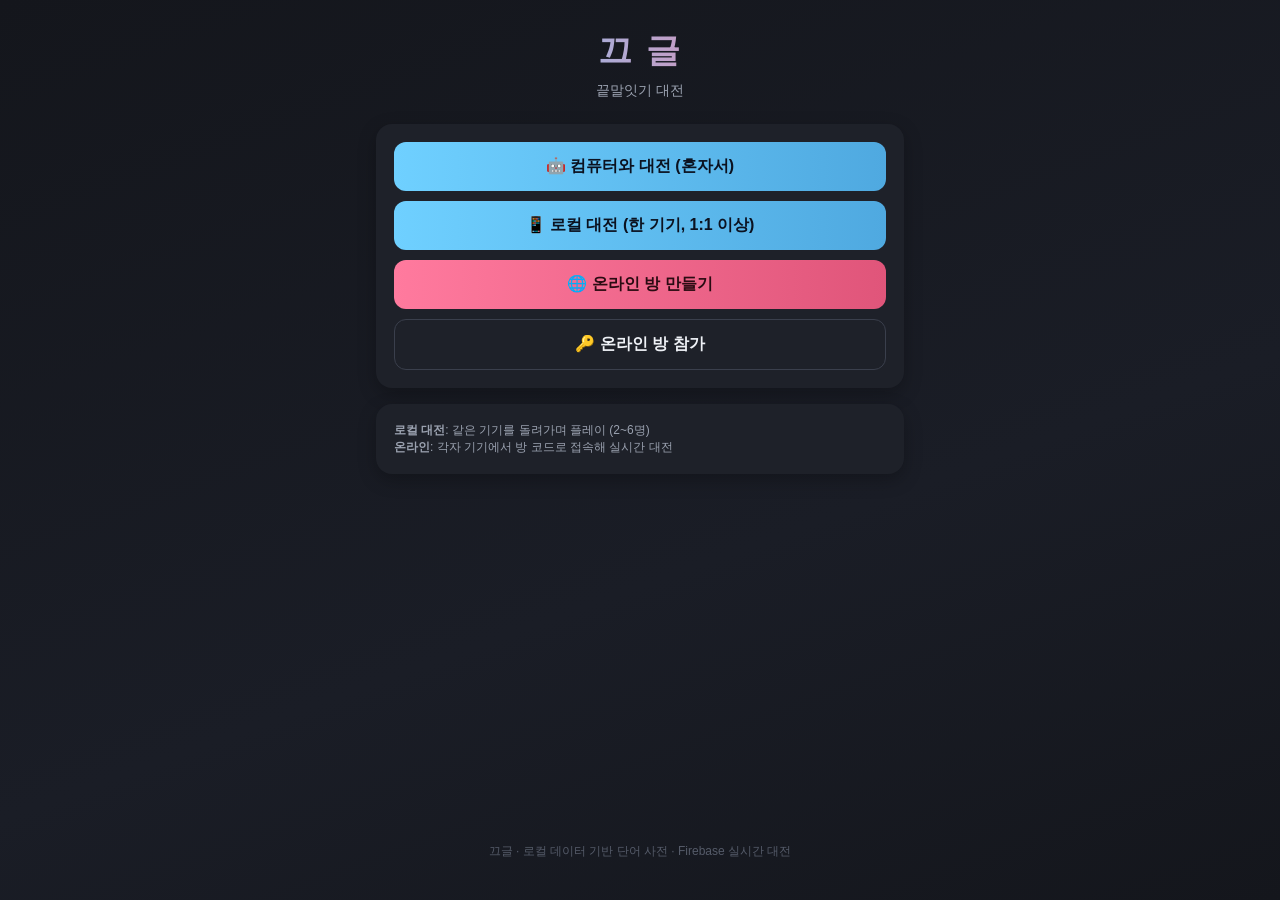
==== index.html @ af928532 "Add files via upload" ====
<!DOCTYPE html>
<html lang="ko">
<head>
<meta charset="UTF-8">
<meta name="viewport" content="width=device-width, initial-scale=1">
<title>끄글 - 끝말잇기</title>
<link rel="stylesheet" href="style.css">
</head>
<body>
<div id="app">

  <!-- 메인 메뉴 -->
  <section id="screen-menu" class="screen active">
    <h1 class="logo">끄 글</h1>
    <div class="subtitle">끝말잇기 대전</div>

    <div class="card" style="display:flex; flex-direction:column; gap:10px;">
      <button class="btn primary" data-go="cpu-setup">🤖 컴퓨터와 대전 (혼자서)</button>
      <button class="btn primary" data-go="local-setup">📱 로컬 대전 (한 기기, 1:1 이상)</button>
      <button class="btn accent2" data-go="online-create">🌐 온라인 방 만들기</button>
      <button class="btn ghost" data-go="online-join">🔑 온라인 방 참가</button>
    </div>
    <div class="card small">
      <b>로컬 대전</b>: 같은 기기를 돌려가며 플레이 (2~6명)<br>
      <b>온라인</b>: 각자 기기에서 방 코드로 접속해 실시간 대전
    </div>
  </section>

  <!-- 컴퓨터 대전 설정 -->
  <section id="screen-cpu-setup" class="screen">
    <h1 class="logo" style="font-size:24px;">컴퓨터 대전 설정</h1>
    <div class="card">
      <div class="field"><label>내 이름</label><input type="text" id="cpu-name" maxlength="10" value="나"></div>
      <label>컴퓨터 난이도</label>
      <select id="cpu-level"><option value="rand">쉬움 (무작위 단어)</option><option value="smart">어려움 (이기는 단어를 노림)</option></select>
    </div>
    <div class="card" id="cpu-settings"></div>
    <div class="btn-row">
      <button class="btn ghost" data-go="menu">뒤로</button>
      <button class="btn primary" id="cpu-start-btn">게임 시작</button>
    </div>
  </section>

  <!-- 로컬 설정 -->
  <section id="screen-local-setup" class="screen">
    <h1 class="logo" style="font-size:24px;">로컬 대전 설정</h1>
    <div class="card">
      <div class="field">
        <label>인원 수 (2~6명)</label>
        <input type="number" id="local-count" min="2" max="6" value="2">
      </div>
      <div id="local-name-fields"></div>
      <button class="btn ghost" id="local-name-refresh">인원 수 적용</button>
    </div>
    <div class="card" id="local-settings"></div>
    <div class="btn-row">
      <button class="btn ghost" data-go="menu">뒤로</button>
      <button class="btn primary" id="local-start-btn">게임 시작</button>
    </div>
  </section>

  <!-- 온라인 방 만들기 -->
  <section id="screen-online-create" class="screen">
    <h1 class="logo" style="font-size:24px;">방 만들기</h1>
    <div class="card">
      <label>닉네임</label>
      <input type="text" id="create-name" maxlength="10" placeholder="닉네임 입력">
      <div id="create-settings"></div>
      <button class="btn primary" id="create-room-btn">방 만들기</button>
      <div class="error-msg" id="create-error"></div>
    </div>
    <button class="btn ghost" data-go="menu">뒤로</button>
  </section>

  <!-- 온라인 방 참가 -->
  <section id="screen-online-join" class="screen">
    <h1 class="logo" style="font-size:24px;">방 참가</h1>
    <div class="card">
      <label>닉네임</label>
      <input type="text" id="join-name" maxlength="10" placeholder="닉네임 입력">
      <label>방 코드 (4자리)</label>
      <input type="text" id="join-code" maxlength="4" placeholder="예: 1234">
      <button class="btn primary" id="join-room-btn">참가하기</button>
      <div class="error-msg" id="join-error"></div>
    </div>
    <button class="btn ghost" data-go="menu">뒤로</button>
  </section>

  <!-- 온라인 대기실 -->
  <section id="screen-lobby" class="screen">
    <h1 class="logo" style="font-size:24px;">대기실</h1>
    <div class="card" style="text-align:center;">
      <div class="small">방 코드</div>
      <div class="room-code" id="lobby-code">----</div>
      <div class="small">친구에게 이 코드를 알려주세요</div>
    </div>
    <div class="card">
      <label>참가자 (<span id="lobby-count">0</span>명)</label>
      <ul class="player-list" id="lobby-players"></ul>
    </div>
    <button class="btn primary" id="lobby-start-btn" style="display:none;">게임 시작</button>
    <div class="center-msg" id="lobby-wait-msg">호스트가 게임을 시작할 때까지 기다려주세요...</div>
    <button class="btn ghost" id="lobby-leave-btn">나가기</button>
  </section>

  <!-- 게임 화면 -->
  <section id="screen-game" class="screen">
    <div class="card">
      <ul class="player-list" id="game-players"></ul>
    </div>

    <div class="syllable-box">
      <div class="req">이 글자로 시작하는 단어를 입력하세요</div>
      <div class="letter" id="game-syllable">-</div>
    </div>

    <div class="timer-wrap"><div class="timer-bar" id="timer-bar"></div></div>
    <div class="turn-status" id="turn-status">준비 중...</div>

    <div class="card">
      <div class="row-gap">
        <input type="text" id="word-input" placeholder="단어 입력" style="margin-bottom:0;">
        <button class="btn primary" id="submit-word-btn" style="width:auto; padding:12px 18px;">입력</button>
      </div>
      <div class="error-msg" id="word-error"></div>
      <div class="btn-row">
        <button class="btn ghost" id="finder-btn">🔍 단어 찾기</button>
        <button class="btn danger" id="giveup-btn">포기</button>
      </div>
    </div>

    <div class="card hidden" id="finder">
      <div class="row-gap">
        <input type="text" id="finder-q" placeholder="포함할 글자로 좁히기 (선택)" style="margin-bottom:0;">
        <button class="btn ghost" id="finder-reroll" style="width:auto; padding:12px 14px;">🔄</button>
      </div>
      <div class="small" id="finder-count" style="margin:8px 0;"></div>
      <div class="chips" id="finder-list"></div>
    </div>

    <div class="card">
      <label>기록</label>
      <div class="history" id="game-history"></div>
    </div>
  </section>

  <!-- 결과 화면 -->
  <section id="screen-result" class="screen">
    <h1 class="logo" style="font-size:24px;">게임 종료</h1>
    <div class="card">
      <div class="small" style="text-align:center;">승자</div>
      <div class="winner-name" id="result-winner">-</div>
    </div>
    <div class="card">
      <label>전체 기록</label>
      <div class="history" id="result-history" style="max-height:260px; flex-direction:column;"></div>
    </div>
    <button class="btn primary" data-go="menu">메인으로</button>
  </section>

  <div class="footer-note">끄글 · 로컬 데이터 기반 단어 사전 · Firebase 실시간 대전</div>
</div>

<div id="site-overlay" class="hidden"><div><div style="font-size:48px;">🔒</div><div id="site-overlay-msg"></div></div></div>
<script src="words.js"></script>
<script src="game.js"></script>
<script src="firebase.js"></script>
<script src="app.js"></script>
</body>
</html>
---- style.css ----
:root {
  --bg: #14161c;
  --panel: #1e2129;
  --panel2: #262a35;
  --accent: #6fd0ff;
  --accent2: #ff7a9e;
  --text: #eef1f6;
  --muted: #9aa1af;
  --good: #57d68d;
  --bad: #ff6b6b;
  font-family: -apple-system, "Malgun Gothic", "Apple SD Gothic Neo", sans-serif;
}
* { box-sizing: border-box; }
html, body {
  margin: 0; padding: 0; min-height: 100%;
  background: linear-gradient(160deg, #14161c, #1a1d26 60%, #14161c);
  color: var(--text);
}
#app {
  max-width: 560px;
  margin: 0 auto;
  min-height: 100vh;
  padding: 20px 16px 40px;
  display: flex;
  flex-direction: column;
}
.screen { display: none; flex-direction: column; gap: 16px; flex: 1; }
.screen.active { display: flex; }

h1.logo { text-align: center; font-size: 34px; margin: 8px 0 0; letter-spacing: 2px;
  background: linear-gradient(90deg, var(--accent), var(--accent2));
  -webkit-background-clip: text; background-clip: text; color: transparent; }
.subtitle { text-align: center; color: var(--muted); margin-top: -8px; margin-bottom: 8px; font-size: 14px; }

.card { background: var(--panel); border-radius: 16px; padding: 18px; box-shadow: 0 6px 18px rgba(0,0,0,.25); }

.btn {
  display: block; width: 100%; padding: 14px 16px; border-radius: 12px;
  border: none; font-size: 16px; font-weight: 600; cursor: pointer;
  background: var(--panel2); color: var(--text); transition: transform .08s ease, background .15s;
}
.btn:active { transform: scale(.98); }
.btn.primary { background: linear-gradient(90deg, var(--accent), #4fa9e0); color: #0b1220; }
.btn.accent2 { background: linear-gradient(90deg, var(--accent2), #e0557a); color: #250; color:#2a0b12; }
.btn.ghost { background: transparent; border: 1px solid #3a3f4c; }
.btn.danger { background: var(--bad); color: #2a0000; }
.btn:disabled { opacity: .4; cursor: not-allowed; }
.btn-row { display: flex; gap: 10px; }
.btn-row .btn { flex: 1; }

label { font-size: 13px; color: var(--muted); display: block; margin-bottom: 6px; }
input[type=text], input[type=number] {
  width: 100%; padding: 12px 14px; border-radius: 10px; border: 1px solid #333846;
  background: #11131a; color: var(--text); font-size: 16px; margin-bottom: 14px;
}
input:focus { outline: 2px solid var(--accent); }

.field { margin-bottom: 4px; }

.player-list { list-style: none; padding: 0; margin: 0; display: flex; flex-direction: column; gap: 8px; }
.player-list li {
  padding: 10px 14px; border-radius: 10px; background: var(--panel2);
  display: flex; justify-content: space-between; align-items: center; font-size: 15px;
}
.player-list li.turn { outline: 2px solid var(--accent); background: #223244; }
.player-list li.dead { opacity: .4; text-decoration: line-through; }
.tag { font-size: 11px; color: var(--muted); }

.room-code { font-size: 40px; font-weight: 800; text-align: center; letter-spacing: 8px; color: var(--accent); margin: 6px 0; }

.syllable-box { text-align: center; margin: 6px 0 0; }
.syllable-box .req { font-size: 15px; color: var(--muted); }
.syllable-box .letter {
  font-size: 64px; font-weight: 800; color: var(--accent);
  text-shadow: 0 0 24px rgba(111,208,255,.35);
}

.timer-wrap { height: 10px; border-radius: 6px; background: #10131a; overflow: hidden; }
.timer-bar { height: 100%; background: linear-gradient(90deg, var(--good), var(--accent)); width: 100%; transition: width .2s linear, background .3s; }
.timer-bar.warn { background: linear-gradient(90deg, #ffcf5c, var(--bad)); }

.turn-status { text-align: center; font-size: 15px; color: var(--muted); }
.turn-status.mine { color: var(--good); font-weight: 700; }

.history { max-height: 180px; overflow-y: auto; display: flex; flex-direction: column-reverse; gap: 6px; padding: 4px; }
.history .entry { font-size: 14px; padding: 6px 10px; border-radius: 8px; background: #171a22; display: flex; justify-content: space-between; }
.history .entry .who { color: var(--muted); font-size: 12px; }

.error-msg { color: var(--bad); font-size: 13px; min-height: 18px; margin-top: -8px; margin-bottom: 6px; }

.center-msg { text-align: center; color: var(--muted); padding: 20px 0; }
.winner-name { text-align: center; font-size: 30px; font-weight: 800; color: var(--good); margin: 10px 0; }

.footer-note { text-align: center; font-size: 12px; color: #555b69; margin-top: auto; padding-top: 20px; }
.hidden { display: none !important; }
.row-gap { display: flex; gap: 8px; align-items: center; }
.small { font-size: 12px; color: var(--muted); }

select { width: 100%; padding: 11px 12px; border-radius: 10px; border: 1px solid #333846;
  background: #11131a; color: var(--text); font-size: 15px; margin-bottom: 12px; }
.set-title { font-weight: 700; margin: 0 0 12px; font-size: 15px; }
.chk { display: flex; align-items: center; gap: 8px; font-size: 14px; color: var(--text); margin-bottom: 12px; }
.chk input { width: 18px; height: 18px; }
.chips { display: flex; flex-wrap: wrap; gap: 6px; }
.chip { padding: 6px 12px; border-radius: 999px; background: var(--panel2); border: 1px solid #3a3f4c;
  color: var(--text); font-size: 14px; cursor: pointer; }
.chip:hover { border-color: var(--accent); }

#site-overlay { position: fixed; inset: 0; z-index: 9999; background: rgba(10,12,18,.97);
  display: flex; align-items: center; justify-content: center; text-align: center; padding: 30px;
  font-size: 18px; line-height: 1.6; }
#site-overlay.hidden { display: none; }
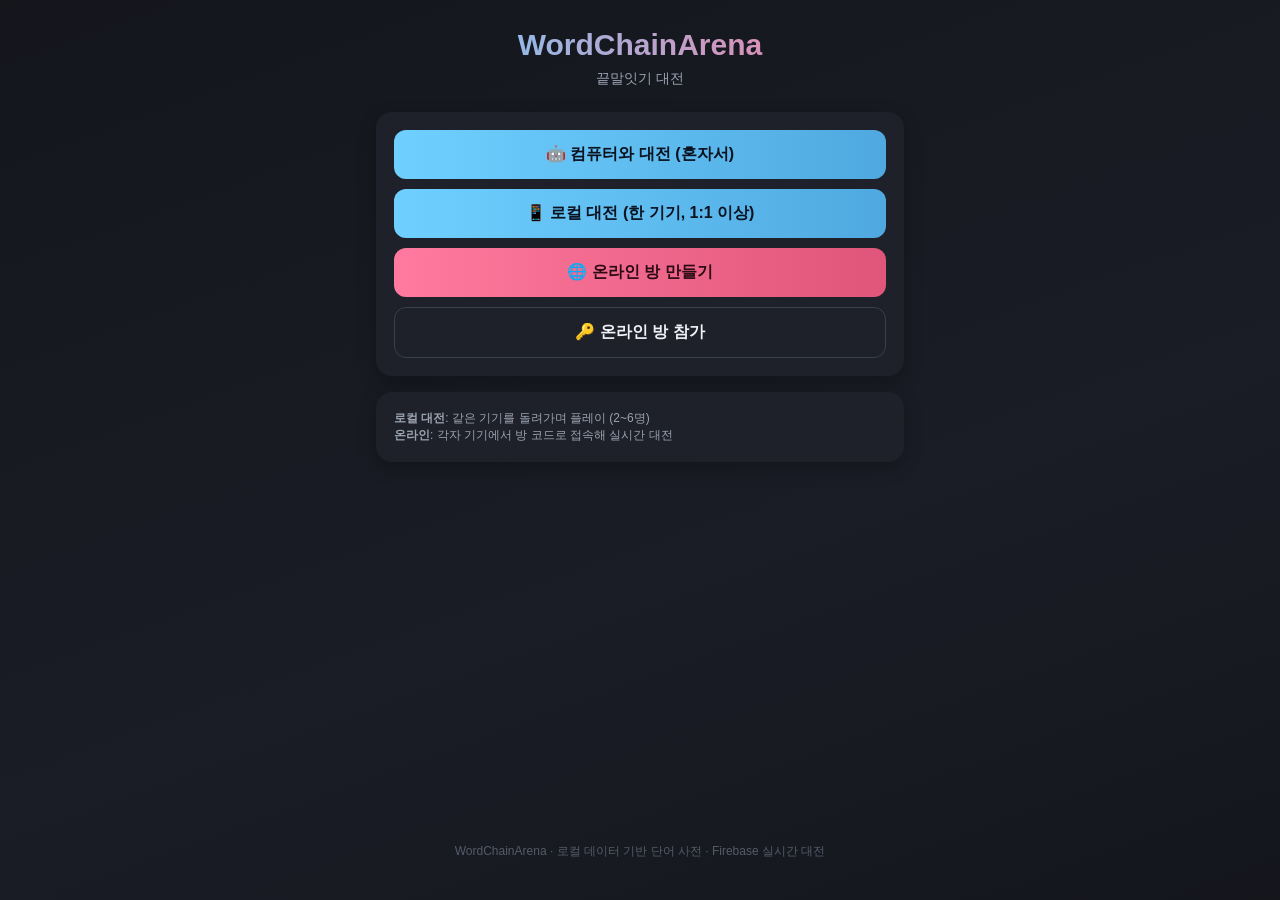
==== commit 61eab0eb: "Add files via upload" ====
--- a/index.html
+++ b/index.html
@@ -3,7 +3,7 @@
 <head>
 <meta charset="UTF-8">
 <meta name="viewport" content="width=device-width, initial-scale=1">
-<title>끄글 - 끝말잇기</title>
+<title>WordChainArena - 끝말잇기</title>
 <link rel="stylesheet" href="style.css">
 </head>
 <body>
@@ -11,7 +11,7 @@
 
   <!-- 메인 메뉴 -->
   <section id="screen-menu" class="screen active">
-    <h1 class="logo">끄 글</h1>
+    <h1 class="logo">WordChainArena</h1>
     <div class="subtitle">끝말잇기 대전</div>
 
     <div class="card" style="display:flex; flex-direction:column; gap:10px;">
@@ -112,6 +112,7 @@
     <div class="syllable-box">
       <div class="req">이 글자로 시작하는 단어를 입력하세요</div>
       <div class="letter" id="game-syllable">-</div>
+      <div class="lastword" id="game-lastword"></div>
     </div>
 
     <div class="timer-wrap"><div class="timer-bar" id="timer-bar"></div></div>
@@ -155,10 +156,12 @@
       <label>전체 기록</label>
       <div class="history" id="result-history" style="max-height:260px; flex-direction:column;"></div>
     </div>
+    <button class="btn accent2" id="replay-btn">🔄 다시 플레이</button>
+    <div class="center-msg" id="replay-note" style="padding:0;"></div>
     <button class="btn primary" data-go="menu">메인으로</button>
   </section>
 
-  <div class="footer-note">끄글 · 로컬 데이터 기반 단어 사전 · Firebase 실시간 대전</div>
+  <div class="footer-note">WordChainArena · 로컬 데이터 기반 단어 사전 · Firebase 실시간 대전</div>
 </div>
 
 <div id="site-overlay" class="hidden"><div><div style="font-size:48px;">🔒</div><div id="site-overlay-msg"></div></div></div>
--- a/style.css
+++ b/style.css
@@ -27,7 +27,7 @@
 .screen { display: none; flex-direction: column; gap: 16px; flex: 1; }
 .screen.active { display: flex; }
 
-h1.logo { text-align: center; font-size: 34px; margin: 8px 0 0; letter-spacing: 2px;
+h1.logo { text-align: center; font-size: 30px; margin: 8px 0 0; letter-spacing: 0;
   background: linear-gradient(90deg, var(--accent), var(--accent2));
   -webkit-background-clip: text; background-clip: text; color: transparent; }
 .subtitle { text-align: center; color: var(--muted); margin-top: -8px; margin-bottom: 8px; font-size: 14px; }
@@ -110,3 +110,6 @@
   display: flex; align-items: center; justify-content: center; text-align: center; padding: 30px;
   font-size: 18px; line-height: 1.6; }
 #site-overlay.hidden { display: none; }
+
+.lastword { margin-top: 6px; font-size: 16px; color: var(--muted); }
+.lastword b { color: var(--accent2); font-size: 20px; }
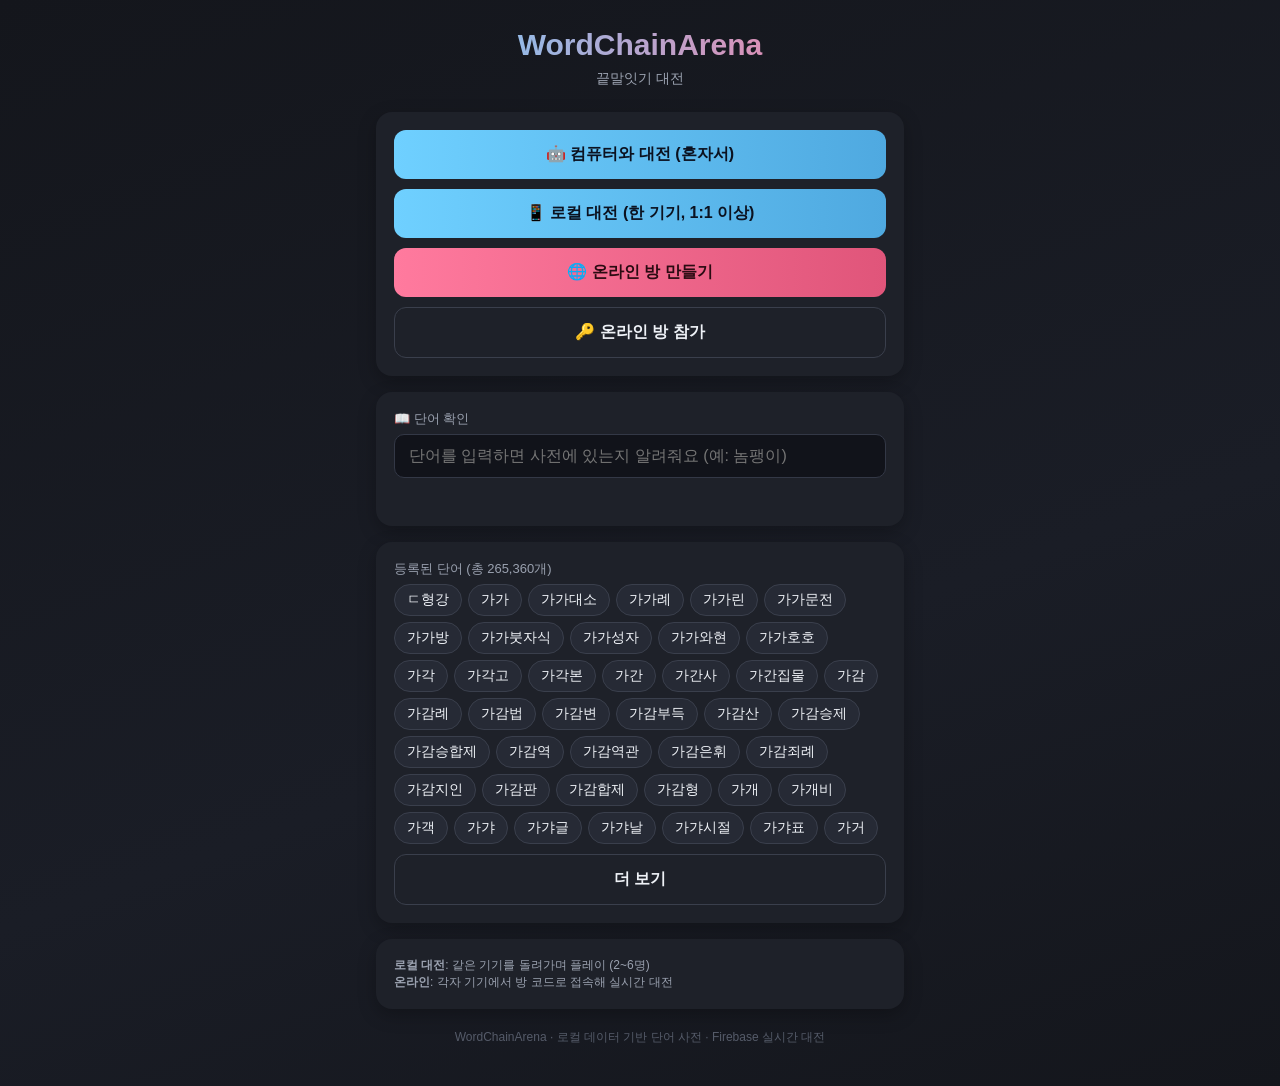
==== commit ce52b84e: "Add files via upload" ====
--- a/index.html
+++ b/index.html
@@ -19,6 +19,16 @@
       <button class="btn primary" data-go="local-setup">📱 로컬 대전 (한 기기, 1:1 이상)</button>
       <button class="btn accent2" data-go="online-create">🌐 온라인 방 만들기</button>
       <button class="btn ghost" data-go="online-join">🔑 온라인 방 참가</button>
+    </div>
+    <div class="card">
+      <label>📖 단어 확인</label>
+      <input type="text" id="dict-q" placeholder="단어를 입력하면 사전에 있는지 알려줘요 (예: 놈팽이)" style="margin-bottom:8px;">
+      <div id="dict-result" style="min-height:22px; font-weight:700;"></div>
+    </div>
+    <div class="card">
+      <label>등록된 단어 (총 <span id="dict-total">0</span>개)</label>
+      <div class="chips" id="dict-list" style="max-height:260px; overflow-y:auto; margin-bottom:10px;"></div>
+      <button class="btn ghost" id="dict-more">더 보기</button>
     </div>
     <div class="card small">
       <b>로컬 대전</b>: 같은 기기를 돌려가며 플레이 (2~6명)<br>
@@ -125,18 +135,8 @@
       </div>
       <div class="error-msg" id="word-error"></div>
       <div class="btn-row">
-        <button class="btn ghost" id="finder-btn">🔍 단어 찾기</button>
         <button class="btn danger" id="giveup-btn">포기</button>
       </div>
-    </div>
-
-    <div class="card hidden" id="finder">
-      <div class="row-gap">
-        <input type="text" id="finder-q" placeholder="포함할 글자로 좁히기 (선택)" style="margin-bottom:0;">
-        <button class="btn ghost" id="finder-reroll" style="width:auto; padding:12px 14px;">🔄</button>
-      </div>
-      <div class="small" id="finder-count" style="margin:8px 0;"></div>
-      <div class="chips" id="finder-list"></div>
     </div>
 
     <div class="card">
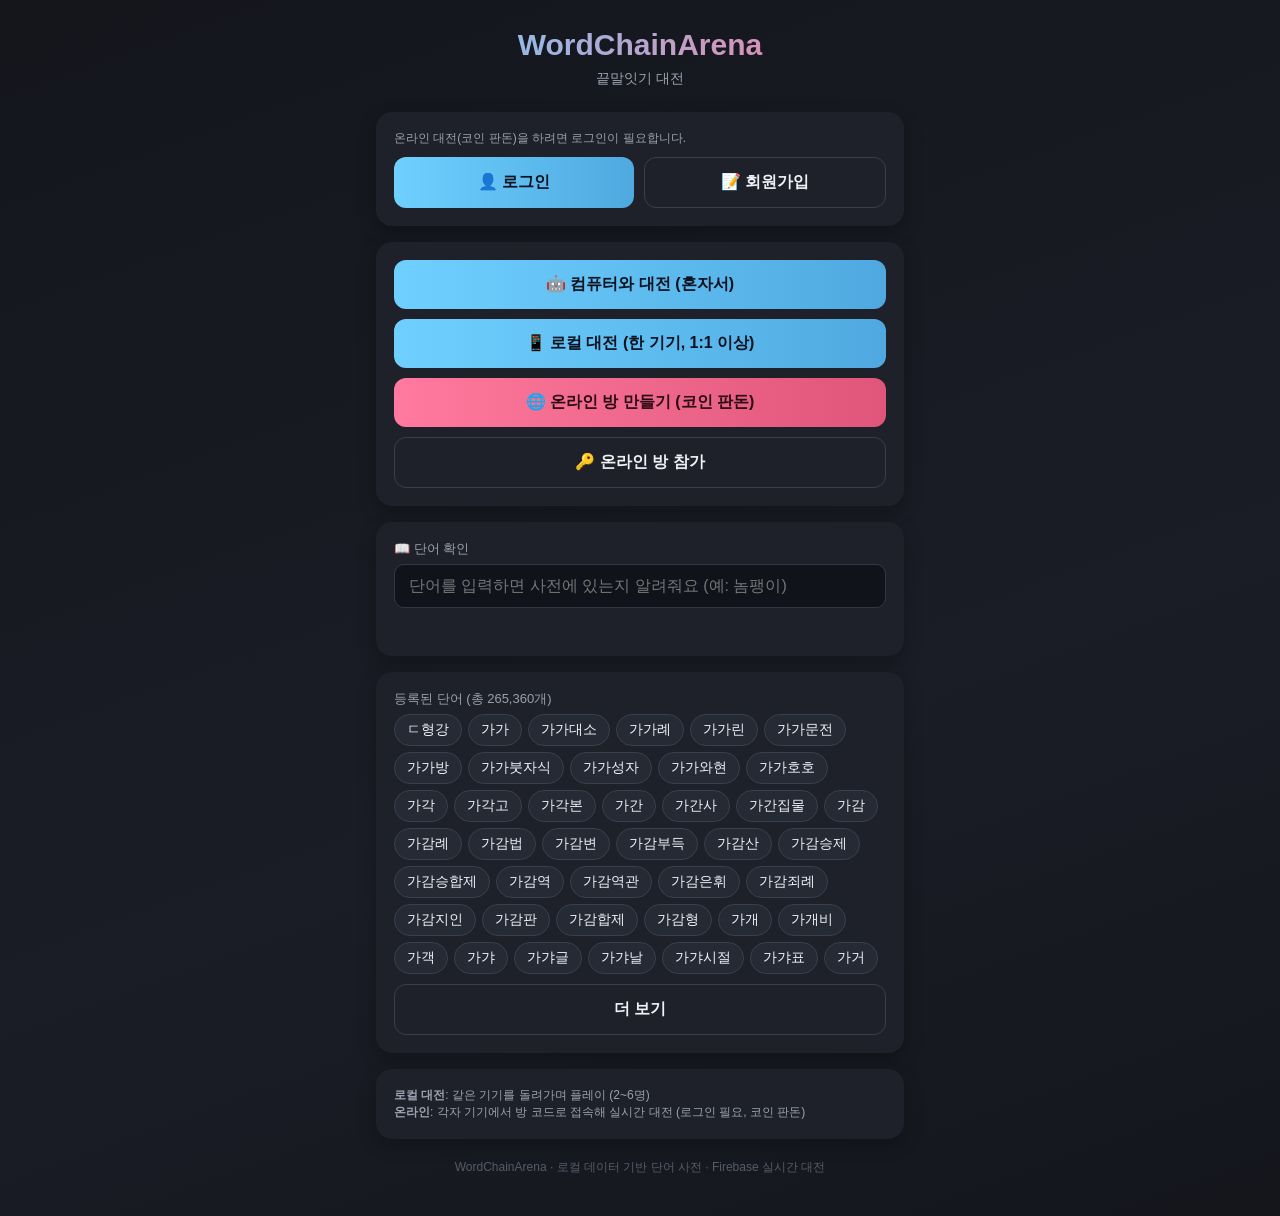
==== commit 198250e7: "Ranking system" ====
--- a/index.html
+++ b/index.html
@@ -14,11 +14,29 @@
     <h1 class="logo">WordChainArena</h1>
     <div class="subtitle">끝말잇기 대전</div>
 
+    <div class="card" id="account-box">
+      <div id="account-guest" style="display:flex; flex-direction:column; gap:10px;">
+        <div class="small">온라인 대전(코인 판돈)을 하려면 로그인이 필요합니다.</div>
+        <div class="btn-row">
+          <button class="btn primary" data-go="login">👤 로그인</button>
+          <button class="btn ghost" data-go="signup">📝 회원가입</button>
+        </div>
+      </div>
+      <div id="account-user" class="hidden" style="display:flex; align-items:center; gap:10px; flex-wrap:wrap;">
+        <div style="flex:1;">
+          <b id="account-name">-</b>
+          <div class="small">💰 보유 코인 <b id="account-coins">0</b></div>
+        </div>
+        <button class="btn ghost" data-go="ranking" style="width:auto; padding:8px 14px;">🏆 랭킹</button>
+        <button class="btn danger" id="logout-btn" style="width:auto; padding:8px 14px;">로그아웃</button>
+      </div>
+    </div>
+
     <div class="card" style="display:flex; flex-direction:column; gap:10px;">
       <button class="btn primary" data-go="cpu-setup">🤖 컴퓨터와 대전 (혼자서)</button>
       <button class="btn primary" data-go="local-setup">📱 로컬 대전 (한 기기, 1:1 이상)</button>
-      <button class="btn accent2" data-go="online-create">🌐 온라인 방 만들기</button>
-      <button class="btn ghost" data-go="online-join">🔑 온라인 방 참가</button>
+      <button class="btn accent2" id="menu-online-create">🌐 온라인 방 만들기 (코인 판돈)</button>
+      <button class="btn ghost" id="menu-online-join">🔑 온라인 방 참가</button>
     </div>
     <div class="card">
       <label>📖 단어 확인</label>
@@ -32,8 +50,50 @@
     </div>
     <div class="card small">
       <b>로컬 대전</b>: 같은 기기를 돌려가며 플레이 (2~6명)<br>
-      <b>온라인</b>: 각자 기기에서 방 코드로 접속해 실시간 대전
-    </div>
+      <b>온라인</b>: 각자 기기에서 방 코드로 접속해 실시간 대전 (로그인 필요, 코인 판돈)
+    </div>
+  </section>
+
+  <!-- 로그인 -->
+  <section id="screen-login" class="screen">
+    <h1 class="logo" style="font-size:24px;">로그인</h1>
+    <div class="card">
+      <label>아이디</label>
+      <input type="text" id="login-id" maxlength="16" placeholder="아이디">
+      <label>비밀번호</label>
+      <input type="password" id="login-pw" maxlength="64" placeholder="비밀번호">
+      <button class="btn primary" id="login-btn">로그인</button>
+      <div class="error-msg" id="login-error"></div>
+    </div>
+    <button class="btn ghost" data-go="menu">뒤로</button>
+    <div class="center-msg" style="padding:6px 0;">계정이 없으신가요? <a href="#" id="go-signup-link">회원가입</a></div>
+  </section>
+
+  <!-- 회원가입 -->
+  <section id="screen-signup" class="screen">
+    <h1 class="logo" style="font-size:24px;">회원가입</h1>
+    <div class="card">
+      <label>아이디 (2~16자, 영문/숫자/한글)</label>
+      <input type="text" id="signup-id" maxlength="16" placeholder="아이디">
+      <label>비밀번호 (4자 이상)</label>
+      <input type="password" id="signup-pw" maxlength="64" placeholder="비밀번호">
+      <label>비밀번호 확인</label>
+      <input type="password" id="signup-pw2" maxlength="64" placeholder="비밀번호 확인">
+      <button class="btn primary" id="signup-btn">가입하고 시작하기</button>
+      <div class="error-msg" id="signup-error"></div>
+      <div class="small" style="margin-top:8px;">가입하면 시작 코인 <b id="signup-start-coins">1,000</b>개가 지급됩니다. 이 게임은 실제 돈이 아닌 게임머니이며,
+        보안이 강한 서비스가 아니니 다른 곳에서 쓰는 비밀번호는 재사용하지 마세요.</div>
+    </div>
+    <button class="btn ghost" data-go="menu">뒤로</button>
+  </section>
+
+  <!-- 코인 랭킹 -->
+  <section id="screen-ranking" class="screen">
+    <h1 class="logo" style="font-size:24px;">💰 보유 코인 랭킹</h1>
+    <div class="card">
+      <div id="ranking-list" class="list-scroll">불러오는 중...</div>
+    </div>
+    <button class="btn ghost" data-go="menu">뒤로</button>
   </section>
 
   <!-- 컴퓨터 대전 설정 -->
@@ -73,8 +133,10 @@
   <section id="screen-online-create" class="screen">
     <h1 class="logo" style="font-size:24px;">방 만들기</h1>
     <div class="card">
-      <label>닉네임</label>
-      <input type="text" id="create-name" maxlength="10" placeholder="닉네임 입력">
+      <div class="small" style="margin-bottom:8px;">아이디: <b id="create-username">-</b> · 보유 코인 <b id="create-mycoins">0</b></div>
+      <label>판돈 (인당 베팅 코인, 0이면 코인 없이 재미로만)</label>
+      <input type="number" id="create-bet" min="0" step="10" value="0" placeholder="예: 100">
+      <div class="small" id="create-bet-note" style="margin-bottom:8px;"></div>
       <div id="create-settings"></div>
       <button class="btn primary" id="create-room-btn">방 만들기</button>
       <div class="error-msg" id="create-error"></div>
@@ -86,8 +148,7 @@
   <section id="screen-online-join" class="screen">
     <h1 class="logo" style="font-size:24px;">방 참가</h1>
     <div class="card">
-      <label>닉네임</label>
-      <input type="text" id="join-name" maxlength="10" placeholder="닉네임 입력">
+      <div class="small" style="margin-bottom:8px;">아이디: <b id="join-username">-</b> · 보유 코인 <b id="join-mycoins">0</b></div>
       <label>방 코드 (4자리)</label>
       <input type="text" id="join-code" maxlength="4" placeholder="예: 1234">
       <button class="btn primary" id="join-room-btn">참가하기</button>
@@ -104,12 +165,14 @@
       <div class="room-code" id="lobby-code">----</div>
       <div class="small">친구에게 이 코드를 알려주세요</div>
     </div>
+    <div class="card small hidden" id="lobby-pot-box"></div>
     <div class="card">
       <label>참가자 (<span id="lobby-count">0</span>명)</label>
       <ul class="player-list" id="lobby-players"></ul>
     </div>
     <button class="btn primary" id="lobby-start-btn" style="display:none;">게임 시작</button>
     <div class="center-msg" id="lobby-wait-msg">호스트가 게임을 시작할 때까지 기다려주세요...</div>
+    <div class="error-msg" id="lobby-error"></div>
     <button class="btn ghost" id="lobby-leave-btn">나가기</button>
   </section>
 
@@ -124,6 +187,7 @@
       <div class="letter" id="game-syllable">-</div>
       <div class="lastword" id="game-lastword"></div>
     </div>
+    <div class="pot-badge hidden" id="game-pot-badge"></div>
 
     <div class="timer-wrap"><div class="timer-bar" id="timer-bar"></div></div>
     <div class="turn-status" id="turn-status">준비 중...</div>
@@ -151,6 +215,7 @@
     <div class="card">
       <div class="small" style="text-align:center;">승자</div>
       <div class="winner-name" id="result-winner">-</div>
+      <div class="pot-badge hidden" id="result-pot-badge" style="margin:8px auto 0;"></div>
     </div>
     <div class="card">
       <label>전체 기록</label>
@@ -165,6 +230,7 @@
 </div>
 
 <div id="site-overlay" class="hidden"><div><div style="font-size:48px;">🔒</div><div id="site-overlay-msg"></div></div></div>
+<div id="coin-fx-layer"></div>
 <script src="words.js"></script>
 <script src="game.js"></script>
 <script src="firebase.js"></script>
--- a/style.css
+++ b/style.css
@@ -49,7 +49,7 @@
 .btn-row .btn { flex: 1; }
 
 label { font-size: 13px; color: var(--muted); display: block; margin-bottom: 6px; }
-input[type=text], input[type=number] {
+input[type=text], input[type=number], input[type=password] {
   width: 100%; padding: 12px 14px; border-radius: 10px; border: 1px solid #333846;
   background: #11131a; color: var(--text); font-size: 16px; margin-bottom: 14px;
 }
@@ -113,3 +113,42 @@
 
 .lastword { margin-top: 6px; font-size: 16px; color: var(--muted); }
 .lastword b { color: var(--accent2); font-size: 20px; }
+
+/* ===== 계정 / 랭킹 / 판돈 ===== */
+.list-scroll { max-height: 55vh; overflow-y: auto; }
+.rank-row { display: flex; align-items: center; gap: 10px; padding: 10px 12px; border-radius: 10px;
+  background: #171a22; margin-bottom: 6px; }
+.rank-row .rank-num { width: 26px; font-weight: 800; color: var(--muted); text-align: center; }
+.rank-row .rank-name { flex: 1; font-weight: 600; }
+.rank-row .rank-coins { color: var(--good); font-weight: 700; }
+.rank-row.me { outline: 2px solid var(--accent); background: #223244; }
+
+.pot-badge {
+  text-align: center; font-size: 14px; font-weight: 700; color: #2a0b12;
+  background: linear-gradient(90deg, #ffd76a, var(--accent2));
+  border-radius: 999px; padding: 6px 14px; margin: 8px auto 0; max-width: max-content;
+}
+
+#coin-fx-layer { position: fixed; inset: 0; pointer-events: none; z-index: 10000; overflow: hidden; }
+.coin-fly {
+  position: fixed; font-size: 28px; opacity: 0;
+  animation: coinFly 1.1s ease-out forwards;
+}
+@keyframes coinFly {
+  0%   { opacity: 0; transform: translate(var(--dx0,0), var(--dy0,0)) scale(.6) rotate(0deg); }
+  15%  { opacity: 1; }
+  100% { opacity: 0; transform: translate(var(--dx1,0), var(--dy1,-140px)) scale(1.15) rotate(200deg); }
+}
+.coin-toast {
+  position: fixed; left: 50%; top: 18%; transform: translateX(-50%);
+  background: var(--panel2); border: 1px solid var(--accent2); color: var(--text);
+  padding: 10px 18px; border-radius: 999px; font-weight: 700; font-size: 14px;
+  z-index: 10001; box-shadow: 0 6px 18px rgba(0,0,0,.35);
+  animation: coinToast 2.2s ease forwards;
+}
+@keyframes coinToast {
+  0%   { opacity: 0; transform: translate(-50%, -10px); }
+  10%  { opacity: 1; transform: translate(-50%, 0); }
+  85%  { opacity: 1; }
+  100% { opacity: 0; transform: translate(-50%, -10px); }
+}
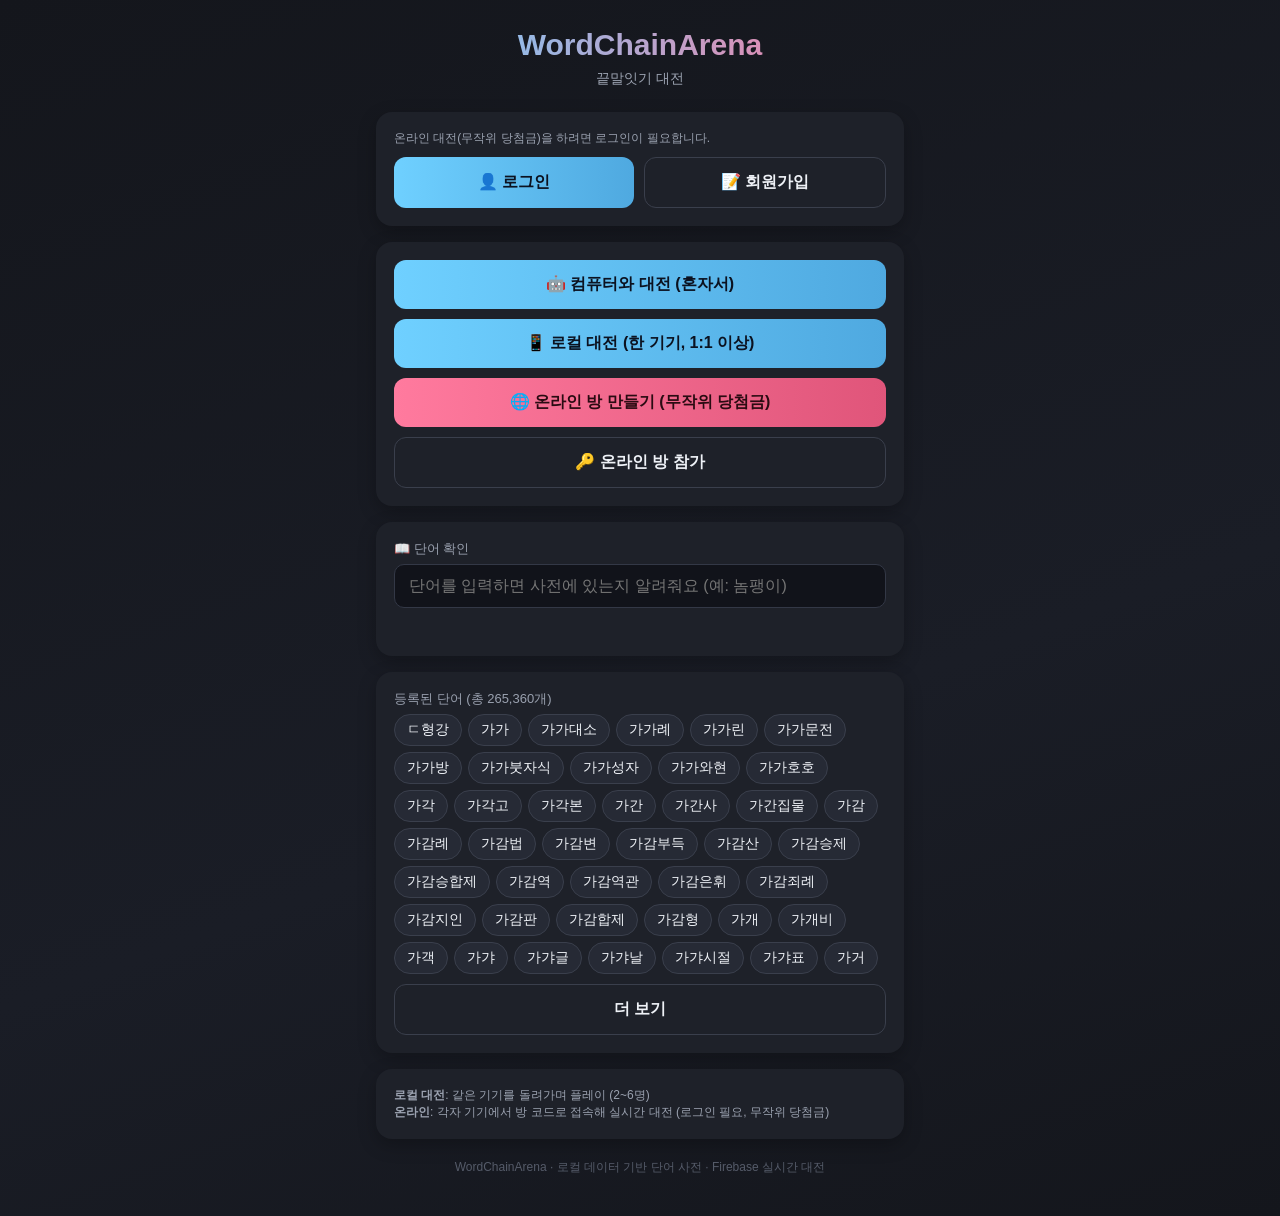
==== commit 51ad5cca: "Patch" ====
--- a/index.html
+++ b/index.html
@@ -16,7 +16,7 @@
 
     <div class="card" id="account-box">
       <div id="account-guest" style="display:flex; flex-direction:column; gap:10px;">
-        <div class="small">온라인 대전(코인 판돈)을 하려면 로그인이 필요합니다.</div>
+        <div class="small">온라인 대전(무작위 당첨금)을 하려면 로그인이 필요합니다.</div>
         <div class="btn-row">
           <button class="btn primary" data-go="login">👤 로그인</button>
           <button class="btn ghost" data-go="signup">📝 회원가입</button>
@@ -28,6 +28,7 @@
           <div class="small">💰 보유 코인 <b id="account-coins">0</b></div>
         </div>
         <button class="btn ghost" data-go="ranking" style="width:auto; padding:8px 14px;">🏆 랭킹</button>
+        <button class="btn ghost" id="menu-shop-btn" style="width:auto; padding:8px 14px;">🏷️ 칭호 상점</button>
         <button class="btn danger" id="logout-btn" style="width:auto; padding:8px 14px;">로그아웃</button>
       </div>
     </div>
@@ -35,7 +36,7 @@
     <div class="card" style="display:flex; flex-direction:column; gap:10px;">
       <button class="btn primary" data-go="cpu-setup">🤖 컴퓨터와 대전 (혼자서)</button>
       <button class="btn primary" data-go="local-setup">📱 로컬 대전 (한 기기, 1:1 이상)</button>
-      <button class="btn accent2" id="menu-online-create">🌐 온라인 방 만들기 (코인 판돈)</button>
+      <button class="btn accent2" id="menu-online-create">🌐 온라인 방 만들기 (무작위 당첨금)</button>
       <button class="btn ghost" id="menu-online-join">🔑 온라인 방 참가</button>
     </div>
     <div class="card">
@@ -50,7 +51,7 @@
     </div>
     <div class="card small">
       <b>로컬 대전</b>: 같은 기기를 돌려가며 플레이 (2~6명)<br>
-      <b>온라인</b>: 각자 기기에서 방 코드로 접속해 실시간 대전 (로그인 필요, 코인 판돈)
+      <b>온라인</b>: 각자 기기에서 방 코드로 접속해 실시간 대전 (로그인 필요, 무작위 당첨금)
     </div>
   </section>
 
@@ -96,6 +97,20 @@
     <button class="btn ghost" data-go="menu">뒤로</button>
   </section>
 
+  <!-- 칭호 상점 -->
+  <section id="screen-shop" class="screen">
+    <h1 class="logo" style="font-size:24px;">🏷️ 칭호 상점</h1>
+    <div class="card">
+      <div class="small">보유 코인 💰 <b id="shop-mycoins">0</b> · 현재 장착 <b id="shop-equipped">없음</b></div>
+    </div>
+    <div class="card">
+      <label>칭호 목록 (가격 낮은 순)</label>
+      <div id="shop-list" class="list-scroll">불러오는 중...</div>
+    </div>
+    <div class="card small">구매한 칭호는 온라인 대전 중 상대방에게, 그리고 랭킹 화면에서 닉네임 오른쪽에 [칭호] 형태로 표시됩니다.</div>
+    <button class="btn ghost" data-go="menu">뒤로</button>
+  </section>
+
   <!-- 컴퓨터 대전 설정 -->
   <section id="screen-cpu-setup" class="screen">
     <h1 class="logo" style="font-size:24px;">컴퓨터 대전 설정</h1>
@@ -134,9 +149,12 @@
     <h1 class="logo" style="font-size:24px;">방 만들기</h1>
     <div class="card">
       <div class="small" style="margin-bottom:8px;">아이디: <b id="create-username">-</b> · 보유 코인 <b id="create-mycoins">0</b></div>
-      <label>판돈 (인당 베팅 코인, 0이면 코인 없이 재미로만)</label>
-      <input type="number" id="create-bet" min="0" step="10" value="0" placeholder="예: 100">
-      <div class="small" id="create-bet-note" style="margin-bottom:8px;"></div>
+      <div class="small" style="margin-bottom:14px;">🎁 베팅이 아닙니다. 코인은 차감되지 않으며, 게임을 시작하면 당첨금이 <b>5,000원~100,000원(5,000원 단위)</b> 중 무작위로 정해지고, 이긴 사람이 그 금액을 그대로 받습니다.</div>
+      <label>방 공개 설정</label>
+      <select id="create-public">
+        <option value="1">🌐 공개 — 다른 사람이 방 코드 없이 "방 참가" 화면 목록에서 바로 참가</option>
+        <option value="0">🔒 비공개 — 방 코드를 아는 사람만 참가 가능</option>
+      </select>
       <div id="create-settings"></div>
       <button class="btn primary" id="create-room-btn">방 만들기</button>
       <div class="error-msg" id="create-error"></div>
@@ -153,6 +171,10 @@
       <input type="text" id="join-code" maxlength="4" placeholder="예: 1234">
       <button class="btn primary" id="join-room-btn">참가하기</button>
       <div class="error-msg" id="join-error"></div>
+    </div>
+    <div class="card">
+      <label>🌐 공개방 목록 (참가자 모집 중, 3초마다 갱신)</label>
+      <div id="join-public-rooms" class="small list-scroll">불러오는 중...</div>
     </div>
     <button class="btn ghost" data-go="menu">뒤로</button>
   </section>
@@ -165,7 +187,7 @@
       <div class="room-code" id="lobby-code">----</div>
       <div class="small">친구에게 이 코드를 알려주세요</div>
     </div>
-    <div class="card small hidden" id="lobby-pot-box"></div>
+    <div class="card small" id="lobby-pot-box">🎁 베팅이 아닙니다. 코인 차감 없이, 게임 시작 시 <b>5,000원~100,000원(5,000원 단위)</b> 당첨금이 무작위로 정해지고 이긴 사람이 그대로 받습니다.</div>
     <div class="card">
       <label>참가자 (<span id="lobby-count">0</span>명)</label>
       <ul class="player-list" id="lobby-players"></ul>
--- a/style.css
+++ b/style.css
@@ -123,6 +123,8 @@
 .rank-row .rank-coins { color: var(--good); font-weight: 700; }
 .rank-row.me { outline: 2px solid var(--accent); background: #223244; }
 
+.title-tag { color: #ffd76a; font-weight: 700; }
+
 .pot-badge {
   text-align: center; font-size: 14px; font-weight: 700; color: #2a0b12;
   background: linear-gradient(90deg, #ffd76a, var(--accent2));
